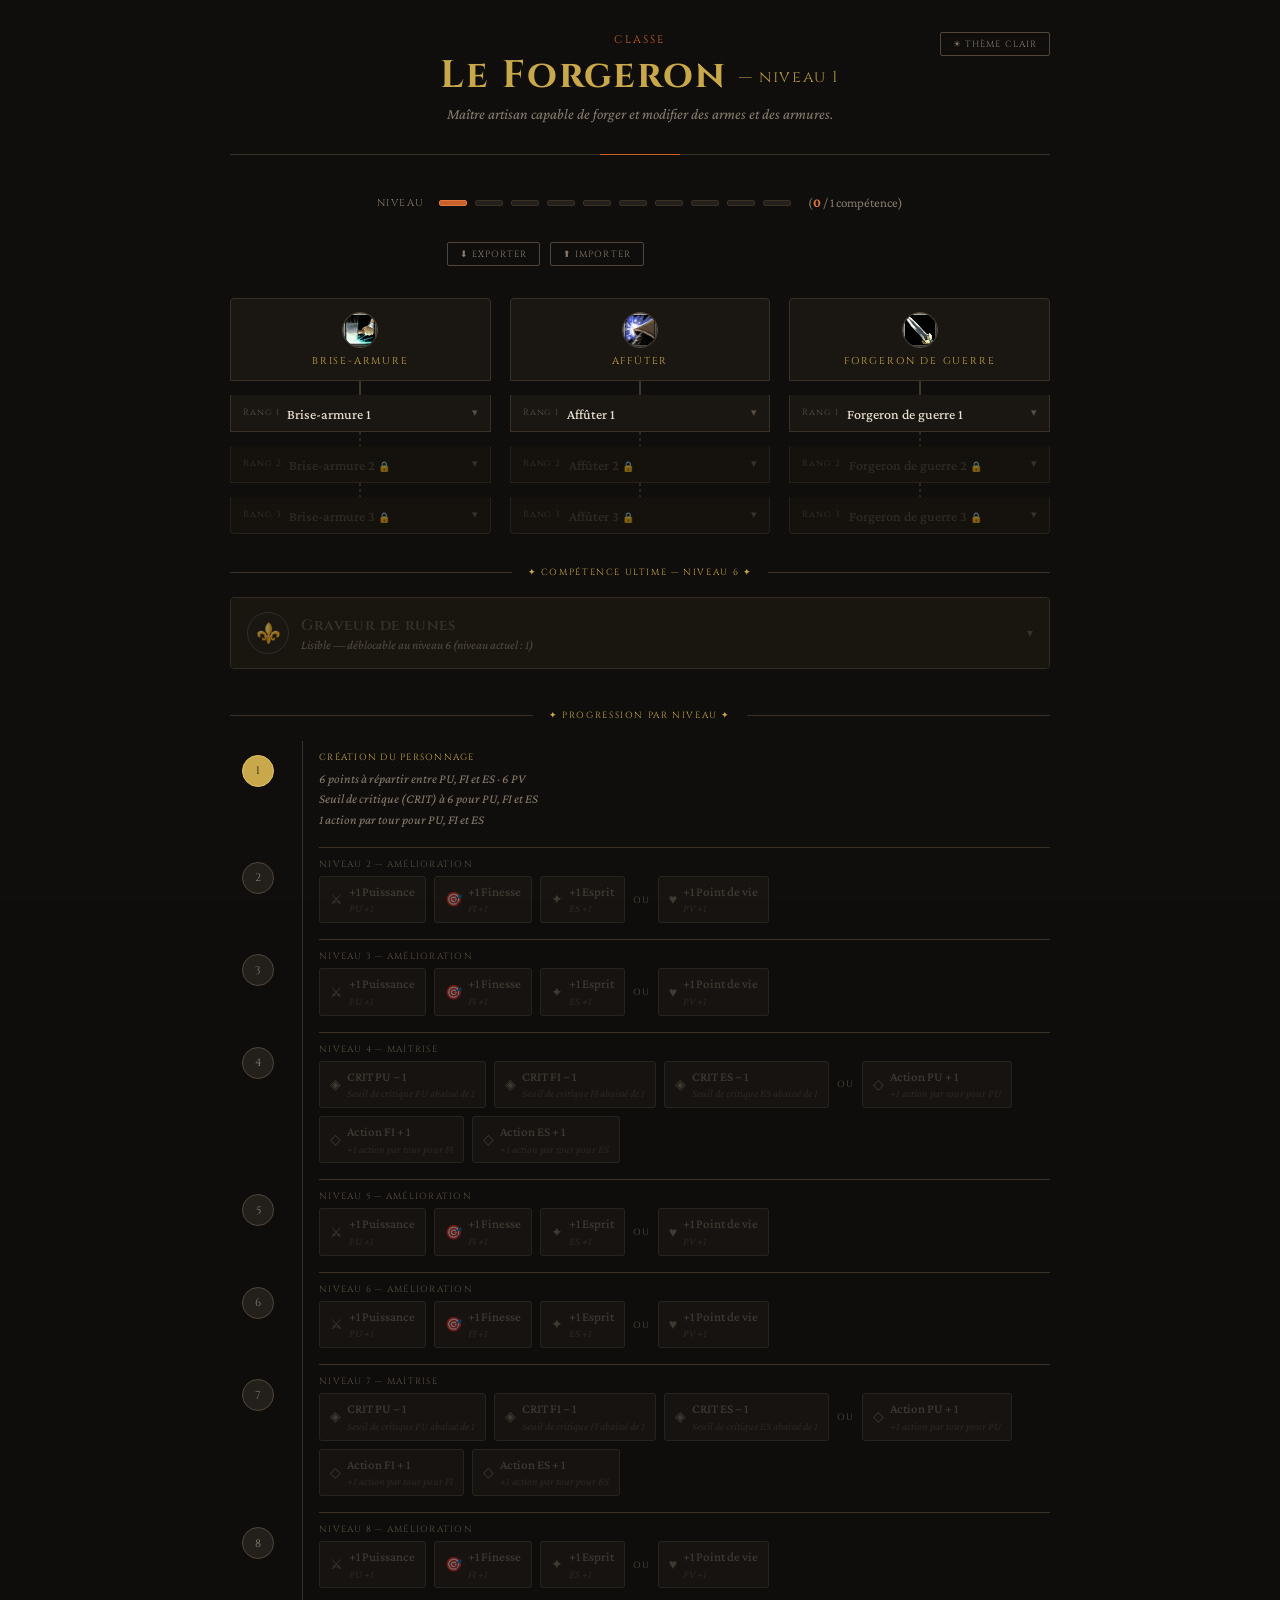
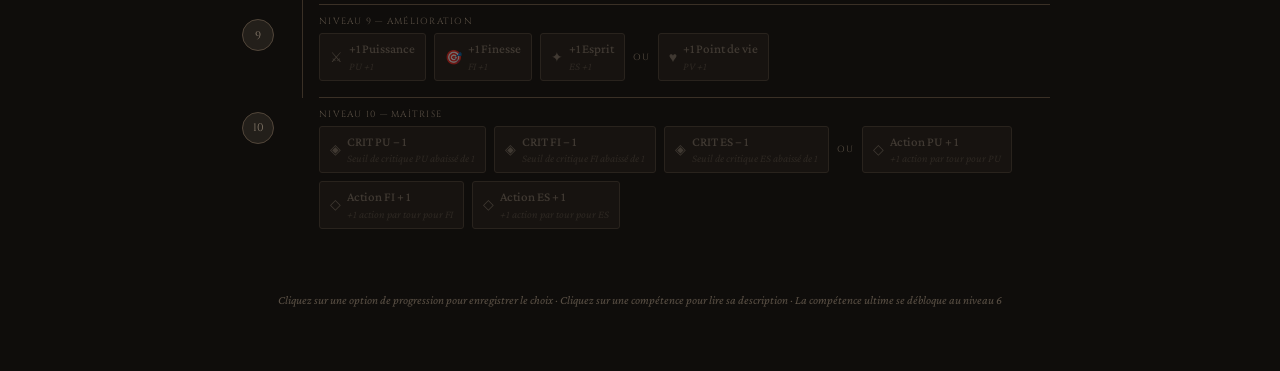
==== arbre.html @ 82d0552a "forgeron upload" ====
<!DOCTYPE html>
<html lang="fr" data-theme="dark">
<head>
<meta charset="UTF-8">
<meta name="viewport" content="width=device-width, initial-scale=1.0">
<title>Arbre de compétences</title>
<link href="https://fonts.googleapis.com/css2?family=Cinzel:wght@400;600;700&family=Crimson+Pro:ital,wght@0,300;0,400;0,500;1,300;1,400&display=swap" rel="stylesheet">
<style>
  *, *::before, *::after { box-sizing: border-box; margin: 0; padding: 0; }

  /* ============================================================
     THÈME SOMBRE (défaut)
  ============================================================ */
  :root,
  [data-theme="dark"] {
    --bg:           #0f0d0b;
    --bg2:          #1a1612;
    --bg3:          #231f1a;
    --bg-ult:       #1c1710;
    --bg-ult-hdr:   #211c13;
    --bg-skill-on:  #1e1a15;
    --bg-skill-hdr: #231f19;
    --border:       #3a3026;
    --border-light: #52463a;
    --ember:        #c8622a;
    --ember-light:  #e07840;
    --gold:         #c9a84c;
    --gold-light:   #e2c06a;
    --text:         #e8dfd0;
    --text-muted:   #8a7d6e;
    --text-dim:     #5a5045;
    --locked-text:  #4a4238;
    --prog-bg:      #161210;
    --prog-node:    #231f1a;
    --prog-done:    #2a2010;
    --texture-fill: %230f0d0b;
    --texture-dot1: opacity='0.015';
    --texture-dot2: opacity='0.01';
  }

  /* ============================================================
     THÈME CLAIR
  ============================================================ */
  [data-theme="light"] {
    --bg:           #f5f0e8;
    --bg2:          #ede6d8;
    --bg3:          #e2d9c8;
    --bg-ult:       #ede6d8;
    --bg-ult-hdr:   #e5dcc8;
    --bg-skill-on:  #e8e0d0;
    --bg-skill-hdr: #ddd4c0;
    --border:       #c8b89a;
    --border-light: #a89070;
    --ember:        #a84e1a;
    --ember-light:  #c06020;
    --gold:         #8a6820;
    --gold-light:   #6a4e10;
    --text:         #2a2018;
    --text-muted:   #5a4a30;
    --text-dim:     #8a7a60;
    --locked-text:  #b0a080;
    --prog-bg:      #ede6d8;
    --prog-node:    #e2d9c8;
    --prog-done:    #d8ceb0;
    --texture-fill: %23f5f0e8;
    --texture-dot1: opacity='0.04';
    --texture-dot2: opacity='0.025';
  }

  body {
    background: var(--bg);
    color: var(--text);
    font-family: 'Crimson Pro', Georgia, serif;
    font-size: 16px;
    min-height: 100vh;
    padding: 2rem 1.5rem 4rem;
    transition: background .3s, color .3s;
  }
  body::before {
    content: '';
    position: fixed;
    inset: 0;
    pointer-events: none;
    z-index: 0;
  
    background-image:
      radial-gradient(circle at 1px 1px, rgba(255,255,255,0.04) 1px, transparent 0),
      radial-gradient(circle at 3px 3px, rgba(255,255,255,0.025) 1px, transparent 0);
  
    background-size: 4px 4px;
  }

  [data-theme="dark"] body::before {
  background-image:
    radial-gradient(circle at 1px 1px, rgba(255,255,255,0.015) 1px, transparent 0),
    radial-gradient(circle at 3px 3px, rgba(255,255,255,0.01) 1px, transparent 0);
}

[data-theme="light"] body::before {
  background-image:
    radial-gradient(circle at 1px 1px, rgba(0,0,0,0.05) 1px, transparent 0),
    radial-gradient(circle at 3px 3px, rgba(0,0,0,0.025) 1px, transparent 0);
}

  .container { max-width: 820px; margin: 0 auto; position: relative; z-index: 1; }

  /* ---- Bouton thème ---- */
  .theme-toggle {
    position: absolute;
    top: 0; right: 0;
    z-index:10;
    font-family: 'Cinzel', serif;
    font-size: 9px;
    letter-spacing: .12em;
    text-transform: uppercase;
    padding: 5px 12px;
    border-radius: 2px;
    cursor: pointer;
    border: 1px solid var(--border-light);
    background: transparent;
    color: var(--text-muted);
    transition: all .15s;
  }
  .theme-toggle:hover { border-color: var(--ember); color: var(--ember-light); }

  /* ---- En-tête ---- */
  .header {
    text-align: center;
    margin-bottom: 2.5rem;
    padding-bottom: 2rem;
    border-bottom: 1px solid var(--border);
    position: relative;
  }
  .header::after {
    content: '';
    position: absolute;
    bottom: -1px; left: 50%;
    transform: translateX(-50%);
    width: 80px; height: 1px;
    background: var(--ember);
  }
  .class-label {
    font-family: 'Cinzel', serif;
    font-size: 11px;
    letter-spacing: .2em;
    color: var(--ember);
    text-transform: uppercase;
    margin-bottom: .6rem;
  }
  .class-title {
    font-family: 'Cinzel', serif;
    font-size: 2.4rem;
    font-weight: 700;
    letter-spacing: .05em;
    line-height: 1;
  }
  .class-title span { color: var(--gold); }
  .class-level-badge {
    font-family: 'Cinzel', serif;
    font-size: 1rem;
    font-weight: 400;
    color: var(--ember);
    letter-spacing: .1em;
    vertical-align: middle;
    opacity: .85;
  }
  .class-subtitle {
    margin-top: .7rem;
    color: var(--text-muted);
    font-size: 15px;
    font-style: italic;
  }

  /* ---- Barre de niveau ---- */
  .level-bar {
    display: flex;
    align-items: center;
    justify-content: center;
    gap: .5rem;
    margin-bottom: 2rem;
    flex-wrap: wrap;
  }
  .level-label {
    font-family: 'Cinzel', serif;
    font-size: 10px;
    letter-spacing: .15em;
    color: var(--text-muted);
    text-transform: uppercase;
    margin-right: .4rem;
  }
  .level-pip {
    width: 28px; height: 6px;
    border-radius: 2px;
    background: var(--bg3);
    border: 1px solid var(--border);
    cursor: pointer;
    transition: background .2s, border-color .2s;
  }
  .level-pip.earned { background: var(--ember); border-color: var(--ember-light); }
  .level-pip:hover  { border-color: var(--ember-light); }
  .level-count { font-size: 13px; color: var(--text-muted); margin-left: .6rem; }
  .level-count strong { color: var(--ember-light); }

  /* ---- Barre de sauvegarde ---- */
  .save-bar {
    display: flex;
    align-items: center;
    justify-content: center;
    gap: .6rem;
    margin-bottom: 2rem;
    flex-wrap: wrap;
  }
  .save-status {
    font-size: 11px;
    font-style: italic;
    color: var(--text-dim);
    min-width: 180px;
    text-align: center;
  }
  .save-status.ok   { color: var(--gold); }
  .save-status.warn { color: var(--ember-light); }
  #import-input { display: none; }

  /* ---- Boutons ---- */
  .btn {
    font-family: 'Cinzel', serif;
    font-size: 9px;
    letter-spacing: .12em;
    text-transform: uppercase;
    padding: 5px 12px;
    border-radius: 2px;
    cursor: pointer;
    border: 1px solid var(--border-light);
    background: transparent;
    color: var(--text-muted);
    transition: border-color .15s, color .15s, background .15s;
  }
  .btn:hover          { border-color: var(--ember); color: var(--ember-light); }
  .btn.primary        { background: var(--ember); border-color: var(--ember); color: #fff; }
  .btn.primary:hover  { background: var(--ember-light); border-color: var(--ember-light); }
  .btn:disabled       { opacity: .3; cursor: not-allowed; pointer-events: none; }
  .btn.revoke:hover   { border-color: #a04040; color: #c06060; }

  /* ---- Grille des branches (compétences) ---- */
  .tree {
    display: grid;
    grid-template-columns: repeat(3, 1fr);
    gap: 1.2rem;
    margin-bottom: 2rem;
  }
  .branch-col { display: flex; flex-direction: column; }

  .branch-header {
    text-align: center;
    padding: .8rem .5rem .7rem;
    border: 1px solid var(--border);
    border-radius: 4px 4px 0 0;
    background: var(--bg2);
  }
  .branch-icon-wrap {
    width: 36px; height: 36px;
    margin: 0 auto .4rem;
    border-radius: 50%;
    background: var(--bg3);
    border: 1px solid var(--border-light);
    display: flex; align-items: center; justify-content: center;
    overflow: hidden;
  }
  .branch-icon-wrap img { width: 100%; height: 100%; object-fit: cover; border-radius: 50%; }
  .branch-name {
    font-family: 'Cinzel', serif;
    font-size: 10px;
    letter-spacing: .18em;
    color: var(--gold);
    text-transform: uppercase;
  }

  /* ---- Connecteur ---- */
  .connector { height: 14px; display: flex; align-items: center; justify-content: center; }
  .connector svg line        { stroke: var(--border-light); }
  .connector.locked svg line { stroke: var(--border); stroke-dasharray: 3 3; }

  /* ---- Carte de compétence ---- */
  .skill-card {
    border: 1px solid var(--border);
    border-top: none;
    background: var(--bg2);
    cursor: pointer;
    overflow: hidden;
    transition: border-color .2s, background .2s;
  }
  .branch-col .skill-card:last-child    { border-radius: 0 0 4px 4px; }
  .skill-card:hover                     { border-color: var(--border-light); background: var(--bg3); }
  .skill-card.unlocked                  { border-color: var(--border-light); background: var(--bg-skill-on); }
  .skill-card.unlocked .skill-header    { background: var(--bg-skill-hdr); }
  .skill-card.locked-card               { opacity: .55; }
  .skill-card.open.active-card          { border-color: var(--ember) !important; }

  .skill-header { padding: 10px 12px 8px; display: flex; align-items: flex-start; gap: 8px; }
  .skill-rank {
    font-family: 'Cinzel', serif;
    font-size: 9px; color: var(--text-dim);
    letter-spacing: .1em; margin-top: 1px; flex-shrink: 0;
  }
  .skill-name { font-size: 14px; font-weight: 500; color: var(--text); line-height: 1.3; flex: 1; }
  .skill-card.locked-card .skill-name { color: var(--locked-text); }
  .skill-card.unlocked    .skill-name { color: var(--gold-light); }
  .lock-icon { font-size: 10px; }
  .skill-toggle { font-size: 11px; color: var(--text-dim); flex-shrink: 0; transition: transform .3s; margin-top: 1px; }
  .skill-card.open .skill-toggle { transform: rotate(180deg); color: var(--ember); }

  .skill-detail {
    max-height: 0; overflow: hidden; padding: 0 12px;
    border-top: 0 solid transparent;
    transition: max-height .35s cubic-bezier(.4,0,.2,1), padding .3s;
  }
  .skill-detail.open { max-height: 220px; padding: 10px 12px 12px; border-top: 1px solid var(--border); }
  .skill-desc { font-size: 13.5px; color: var(--text-muted); line-height: 1.65; font-style: italic; }
  .skill-actions { margin-top: 10px; display: flex; gap: 6px; }

  /* ---- Séparateur ---- */
  .section-divider { display: flex; align-items: center; gap: 1rem; margin-bottom: 1.2rem; }
  .section-divider::before, .section-divider::after { content: ''; flex: 1; height: 1px; background: var(--border); }
  .section-divider span {
    font-family: 'Cinzel', serif; font-size: 9px;
    letter-spacing: .18em; color: var(--gold);
    text-transform: uppercase; white-space: nowrap;
  }

  /* ---- Compétence ultime ---- */
  .ultimate-section { margin-top: .5rem; }
  .ultimate-card {
    border: 1px solid var(--border-light); border-radius: 4px;
    background: var(--bg-ult); cursor: pointer; overflow: hidden; transition: border-color .2s;
  }
  .ultimate-card:hover       { border-color: var(--gold); }
  .ultimate-card.locked-card { opacity: .55; }
  .ultimate-card.unlocked    { border-color: var(--gold); }
  .ultimate-header { padding: 14px 16px; display: flex; align-items: center; gap: 12px; background: var(--bg-ult-hdr); }
  .ultimate-gem {
    width: 42px; height: 42px; border-radius: 50%;
    border: 1px solid var(--gold); background: var(--bg3);
    display: flex; align-items: center; justify-content: center;
    font-size: 20px; flex-shrink: 0;
  }
  .ultimate-card.locked-card .ultimate-gem { border-color: var(--border-light); }
  .ultimate-info { flex: 1; }
  .ultimate-title { font-family: 'Cinzel', serif; font-size: 15px; font-weight: 600; color: var(--gold-light); letter-spacing: .04em; }
  .ultimate-card.locked-card .ultimate-title { color: var(--text-dim); }
  .ultimate-sub { font-size: 12.5px; color: var(--text-muted); font-style: italic; margin-top: 2px; }
  .ultimate-toggle { font-size: 12px; color: var(--text-dim); transition: transform .3s; }
  .ultimate-card.open .ultimate-toggle { transform: rotate(180deg); color: var(--gold); }
  .ultimate-detail {
    max-height: 0; overflow: hidden; padding: 0 16px;
    border-top: 0 solid transparent;
    transition: max-height .4s cubic-bezier(.4,0,.2,1), padding .3s;
  }
  .ultimate-detail.open { max-height: 220px; padding: 12px 16px 16px; border-top: 1px solid var(--border); }
  .ultimate-desc { font-size: 14.5px; color: var(--text-muted); line-height: 1.7; font-style: italic; }

  /* ---- Arbre de progression ---- */
  .progression-section { margin-top: 2.5rem; }

  .prog-timeline {
    display: flex;
    flex-direction: column;
    gap: 0;
  }

  .prog-level {
    display: grid;
    grid-template-columns: 56px 1px 1fr;
    gap: 0 1rem;
    position: relative;
  }

  /* Numéro de niveau */
  .prog-num {
    display: flex;
    flex-direction: column;
    align-items: center;
    padding-top: 14px;
  }
  .prog-circle {
    width: 32px; height: 32px;
    border-radius: 50%;
    border: 1px solid var(--border-light);
    background: var(--prog-node);
    display: flex; align-items: center; justify-content: center;
    font-family: 'Cinzel', serif;
    font-size: 11px;
    color: var(--text-muted);
    flex-shrink: 0;
    transition: background .2s, border-color .2s, color .2s;
    position: relative;
    z-index: 1;
  }
  .prog-level.reached  .prog-circle { border-color: var(--ember); color: var(--ember-light); background: var(--prog-done); }
  .prog-level.chosen   .prog-circle { background: var(--ember); border-color: var(--ember-light); color: #fff; }
  .prog-level.is-one   .prog-circle { background: var(--gold); border-color: var(--gold-light); color: var(--bg); }

  /* Ligne verticale */
  .prog-line-col {
    display: flex;
    justify-content: center;
  }
  .prog-line {
    width: 1px;
    background: var(--border);
    flex: 1;
    margin-top: 0;
  }
  .prog-level:last-child .prog-line { display: none; }
  .prog-level.reached  .prog-line,
  .prog-level.chosen   .prog-line  { background: var(--ember); opacity: .4; }

  /* Contenu du niveau */
  .prog-content {
    padding: 10px 0 16px;
    border-bottom: 1px solid var(--border);
    margin-bottom: 0;
  }
  .prog-level:last-child .prog-content { border-bottom: none; }

  .prog-lvl-label {
    font-family: 'Cinzel', serif;
    font-size: 9px;
    letter-spacing: .14em;
    color: var(--text-dim);
    text-transform: uppercase;
    margin-bottom: 6px;
  }
  .prog-level.reached .prog-lvl-label,
  .prog-level.chosen  .prog-lvl-label { color: var(--ember); }
  .prog-level.is-one  .prog-lvl-label { color: var(--gold); }

  /* Niveau 1 fixe */
  .prog-base {
    font-size: 13px;
    color: var(--text-muted);
    font-style: italic;
    line-height: 1.6;
  }

  /* Options à choisir */
  .prog-options {
    display: flex;
    gap: 8px;
    flex-wrap: wrap;
  }

  .prog-option {
    border: 1px solid var(--border-light);
    border-radius: 3px;
    padding: 6px 10px;
    cursor: pointer;
    font-size: 12.5px;
    color: var(--text-muted);
    background: var(--prog-node);
    transition: border-color .15s, color .15s, background .15s;
    display: flex;
    align-items: center;
    gap: 6px;
    line-height: 1.35;
  }
  .prog-option:hover { border-color: var(--ember); color: var(--text); background: var(--bg3); }
  .prog-option.chosen {
    border-color: var(--ember);
    background: var(--prog-done);
    color: var(--gold-light);
    cursor: default;
  }
  .prog-option.unchosen {
    opacity: .35;
    cursor: default;
  }
  .prog-option.unchosen:hover { border-color: var(--border-light); color: var(--text-muted); background: var(--prog-node); }
  .prog-level:not(.reached):not(.chosen) .prog-option { opacity: .4; cursor: not-allowed; }
  .prog-level:not(.reached):not(.chosen) .prog-option:hover {
    border-color: var(--border-light); color: var(--text-muted); background: var(--prog-node);
  }

  .prog-option-icon { font-size: 14px; flex-shrink: 0; }
  .prog-option-text { display: flex; flex-direction: column; gap: 1px; }
  .prog-option-title { font-weight: 500; font-size: 13px; }
  .prog-option-detail { font-size: 11px; color: var(--text-dim); font-style: italic; }
  .prog-option.chosen .prog-option-detail { color: var(--text-muted); }

  /* Choix déjà fait : séparateur OU */
  .prog-or {
    font-family: 'Cinzel', serif;
    font-size: 9px;
    letter-spacing: .1em;
    color: var(--text-dim);
    align-self: center;
    text-transform: uppercase;
  }

  /* Revoke lien discret */
  .prog-revoke {
    font-size: 10px;
    color: var(--text-dim);
    cursor: pointer;
    border: none;
    background: none;
    padding: 0;
    margin-left: 4px;
    font-family: 'Crimson Pro', serif;
    font-style: italic;
    transition: color .15s;
  }
  .prog-revoke:hover { color: #c06060; }

  /* ---- Note de bas de page ---- */
  .footer-note {
    margin-top: 3rem;
    text-align: center;
    font-size: 12px;
    color: var(--text-dim);
    font-style: italic;
  }

  /* ---- Responsive ---- */
  @media (max-width: 540px) {
    .tree { grid-template-columns: 1fr; }
    .class-title { font-size: 1.8rem; }
    .prog-options { flex-direction: column; }
  }

  /* ---- Animation déblocage compétence ---- */
  @keyframes ember-pulse {
    0%, 100% { box-shadow: none; }
    50%       { box-shadow: 0 0 8px 1px rgba(200,98,42,.25); }
  }
  .skill-card.just-unlocked { animation: ember-pulse .8s ease-out; }
</style>
</head>
<body>
<div class="container">

  <button class="theme-toggle" onclick="toggleTheme()">☀ Thème clair</button>

  <header class="header">
    <div class="class-label">Classe</div>
    <h1 class="class-title"><span id="class-article"></span> <span id="class-name"></span> <span class="class-level-badge" id="class-level"></span></h1>
    <p class="class-subtitle" id="class-subtitle"></p>
  </header>

  <div class="level-bar" id="level-bar"></div>

  <div class="save-bar">
    <button class="btn" onclick="exportSave()">⬇ Exporter</button>
    <label class="btn" for="import-input" style="cursor:pointer">⬆ Importer</label>
    <input type="file" id="import-input" accept=".json" onchange="importSave(this)">
    <span class="save-status" id="save-status"></span>
  </div>

  <div class="tree" id="tree"></div>

  <div class="ultimate-section">
    <div class="section-divider"><span>✦ Compétence ultime — Niveau 6 ✦</span></div>
    <div class="ultimate-card" id="ultimate-card" onclick="toggleUltimate()">
      <div class="ultimate-header">
        <div class="ultimate-gem">⚜️</div>
        <div class="ultimate-info">
          <div class="ultimate-title" id="ultimate-title"></div>
          <div class="ultimate-sub"   id="ultimate-sub"></div>
        </div>
        <div class="ultimate-toggle">▾</div>
      </div>
      <div class="ultimate-detail" id="ultimate-detail">
        <p class="ultimate-desc" id="ultimate-desc"></p>
        <div class="skill-actions" id="ultimate-actions"></div>
      </div>
    </div>
  </div>

  <!-- Arbre de progression -->
  <div class="progression-section">
    <div class="section-divider"><span>✦ Progression par niveau ✦</span></div>
    <div class="prog-timeline" id="prog-timeline"></div>
  </div>

  <p class="footer-note">
    Cliquez sur une option de progression pour enregistrer le choix ·
    Cliquez sur une compétence pour lire sa description ·
    La compétence ultime se débloque au niveau&nbsp;6
  </p>

</div>

<script src="classe.js"></script>
<script src="arbre.js"></script>
</body>
</html>
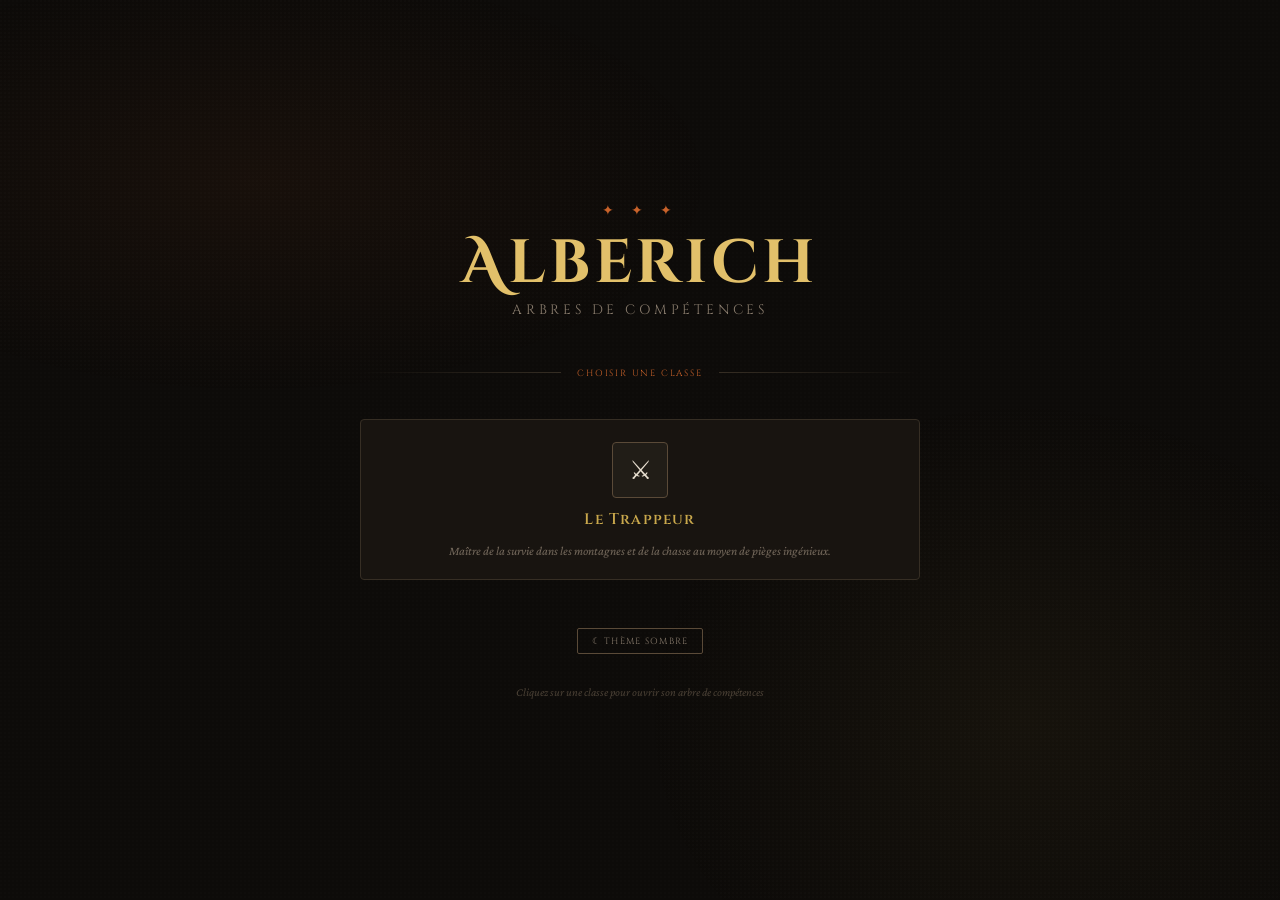
==== commit cd44c3ae: "Add files via upload" ====
--- a/arbre.html
+++ b/arbre.html
@@ -8,9 +8,6 @@
 <style>
   *, *::before, *::after { box-sizing: border-box; margin: 0; padding: 0; }
 
-  /* ============================================================
-     THÈME SOMBRE (défaut)
-  ============================================================ */
   :root,
   [data-theme="dark"] {
     --bg:           #0f0d0b;
@@ -33,14 +30,8 @@
     --prog-bg:      #161210;
     --prog-node:    #231f1a;
     --prog-done:    #2a2010;
-    --texture-fill: %230f0d0b;
-    --texture-dot1: opacity='0.015';
-    --texture-dot2: opacity='0.01';
-  }
-
-  /* ============================================================
-     THÈME CLAIR
-  ============================================================ */
+  }
+
   [data-theme="light"] {
     --bg:           #f5f0e8;
     --bg2:          #ede6d8;
@@ -62,9 +53,6 @@
     --prog-bg:      #ede6d8;
     --prog-node:    #e2d9c8;
     --prog-done:    #d8ceb0;
-    --texture-fill: %23f5f0e8;
-    --texture-dot1: opacity='0.04';
-    --texture-dot2: opacity='0.025';
   }
 
   body {
@@ -82,33 +70,41 @@
     inset: 0;
     pointer-events: none;
     z-index: 0;
-  
     background-image:
-      radial-gradient(circle at 1px 1px, rgba(255,255,255,0.04) 1px, transparent 0),
-      radial-gradient(circle at 3px 3px, rgba(255,255,255,0.025) 1px, transparent 0);
-  
+      radial-gradient(circle at 1px 1px, rgba(255,255,255,0.015) 1px, transparent 0),
+      radial-gradient(circle at 3px 3px, rgba(255,255,255,0.01) 1px, transparent 0);
     background-size: 4px 4px;
   }
-
-  [data-theme="dark"] body::before {
-  background-image:
-    radial-gradient(circle at 1px 1px, rgba(255,255,255,0.015) 1px, transparent 0),
-    radial-gradient(circle at 3px 3px, rgba(255,255,255,0.01) 1px, transparent 0);
-}
-
-[data-theme="light"] body::before {
-  background-image:
-    radial-gradient(circle at 1px 1px, rgba(0,0,0,0.05) 1px, transparent 0),
-    radial-gradient(circle at 3px 3px, rgba(0,0,0,0.025) 1px, transparent 0);
-}
+  [data-theme="light"] body::before {
+    background-image:
+      radial-gradient(circle at 1px 1px, rgba(0,0,0,0.05) 1px, transparent 0),
+      radial-gradient(circle at 3px 3px, rgba(0,0,0,0.025) 1px, transparent 0);
+  }
 
   .container { max-width: 820px; margin: 0 auto; position: relative; z-index: 1; }
 
-  /* ---- Bouton thème ---- */
+  /* ---- Nav haut ---- */
+  .top-nav {
+    display: flex;
+    justify-content: space-between;
+    align-items: center;
+    margin-bottom: 1.5rem;
+  }
+  .back-link {
+    font-family: 'Cinzel', serif;
+    font-size: 9px;
+    letter-spacing: .12em;
+    text-transform: uppercase;
+    color: var(--text-muted);
+    text-decoration: none;
+    border: 1px solid var(--border-light);
+    padding: 5px 12px;
+    border-radius: 2px;
+    transition: all .15s;
+  }
+  .back-link:hover { border-color: var(--ember); color: var(--ember-light); }
+
   .theme-toggle {
-    position: absolute;
-    top: 0; right: 0;
-    z-index:10;
     font-family: 'Cinzel', serif;
     font-size: 9px;
     letter-spacing: .12em;
@@ -139,210 +135,82 @@
     width: 80px; height: 1px;
     background: var(--ember);
   }
-  .class-label {
-    font-family: 'Cinzel', serif;
-    font-size: 11px;
-    letter-spacing: .2em;
-    color: var(--ember);
-    text-transform: uppercase;
-    margin-bottom: .6rem;
-  }
-  .class-title {
-    font-family: 'Cinzel', serif;
-    font-size: 2.4rem;
-    font-weight: 700;
-    letter-spacing: .05em;
-    line-height: 1;
-  }
+  .class-label { font-family: 'Cinzel', serif; font-size: 11px; letter-spacing: .2em; color: var(--ember); text-transform: uppercase; margin-bottom: .6rem; }
+  .class-title { font-family: 'Cinzel', serif; font-size: 2.4rem; font-weight: 700; letter-spacing: .05em; line-height: 1; }
   .class-title span { color: var(--gold); }
-  .class-level-badge {
-    font-family: 'Cinzel', serif;
-    font-size: 1rem;
-    font-weight: 400;
-    color: var(--ember);
-    letter-spacing: .1em;
-    vertical-align: middle;
-    opacity: .85;
-  }
-  .class-subtitle {
-    margin-top: .7rem;
-    color: var(--text-muted);
-    font-size: 15px;
-    font-style: italic;
-  }
+  .class-level-badge { font-family: 'Cinzel', serif; font-size: 1rem; font-weight: 400; color: var(--ember); letter-spacing: .1em; vertical-align: middle; opacity: .85; }
+  .class-subtitle { margin-top: .7rem; color: var(--text-muted); font-size: 15px; font-style: italic; }
 
   /* ---- Barre de niveau ---- */
-  .level-bar {
-    display: flex;
-    align-items: center;
-    justify-content: center;
-    gap: .5rem;
-    margin-bottom: 2rem;
-    flex-wrap: wrap;
-  }
-  .level-label {
-    font-family: 'Cinzel', serif;
-    font-size: 10px;
-    letter-spacing: .15em;
-    color: var(--text-muted);
-    text-transform: uppercase;
-    margin-right: .4rem;
-  }
-  .level-pip {
-    width: 28px; height: 6px;
-    border-radius: 2px;
-    background: var(--bg3);
-    border: 1px solid var(--border);
-    cursor: pointer;
-    transition: background .2s, border-color .2s;
-  }
+  .level-bar { display: flex; align-items: center; justify-content: center; gap: .5rem; margin-bottom: 2rem; flex-wrap: wrap; }
+  .level-label { font-family: 'Cinzel', serif; font-size: 10px; letter-spacing: .15em; color: var(--text-muted); text-transform: uppercase; margin-right: .4rem; }
+  .level-pip { width: 28px; height: 6px; border-radius: 2px; background: var(--bg3); border: 1px solid var(--border); cursor: pointer; transition: background .2s, border-color .2s; }
   .level-pip.earned { background: var(--ember); border-color: var(--ember-light); }
   .level-pip:hover  { border-color: var(--ember-light); }
   .level-count { font-size: 13px; color: var(--text-muted); margin-left: .6rem; }
   .level-count strong { color: var(--ember-light); }
 
   /* ---- Barre de sauvegarde ---- */
-  .save-bar {
-    display: flex;
-    align-items: center;
-    justify-content: center;
-    gap: .6rem;
-    margin-bottom: 2rem;
-    flex-wrap: wrap;
-  }
-  .save-status {
-    font-size: 11px;
-    font-style: italic;
-    color: var(--text-dim);
-    min-width: 180px;
-    text-align: center;
-  }
+  .save-bar { display: flex; align-items: center; justify-content: center; gap: .6rem; margin-bottom: 2rem; flex-wrap: wrap; }
+  .save-status { font-size: 11px; font-style: italic; color: var(--text-dim); min-width: 180px; text-align: center; }
   .save-status.ok   { color: var(--gold); }
   .save-status.warn { color: var(--ember-light); }
   #import-input { display: none; }
 
   /* ---- Boutons ---- */
-  .btn {
-    font-family: 'Cinzel', serif;
-    font-size: 9px;
-    letter-spacing: .12em;
-    text-transform: uppercase;
-    padding: 5px 12px;
-    border-radius: 2px;
-    cursor: pointer;
-    border: 1px solid var(--border-light);
-    background: transparent;
-    color: var(--text-muted);
-    transition: border-color .15s, color .15s, background .15s;
-  }
+  .btn { font-family: 'Cinzel', serif; font-size: 9px; letter-spacing: .12em; text-transform: uppercase; padding: 5px 12px; border-radius: 2px; cursor: pointer; border: 1px solid var(--border-light); background: transparent; color: var(--text-muted); transition: border-color .15s, color .15s, background .15s; }
   .btn:hover          { border-color: var(--ember); color: var(--ember-light); }
   .btn.primary        { background: var(--ember); border-color: var(--ember); color: #fff; }
   .btn.primary:hover  { background: var(--ember-light); border-color: var(--ember-light); }
   .btn:disabled       { opacity: .3; cursor: not-allowed; pointer-events: none; }
   .btn.revoke:hover   { border-color: #a04040; color: #c06060; }
 
-  /* ---- Grille des branches (compétences) ---- */
-  .tree {
-    display: grid;
-    grid-template-columns: repeat(3, 1fr);
-    gap: 1.2rem;
-    margin-bottom: 2rem;
-  }
+  /* ---- Grille branches ---- */
+  .tree { display: grid; grid-template-columns: repeat(3, 1fr); gap: 1.2rem; margin-bottom: 2rem; }
   .branch-col { display: flex; flex-direction: column; }
-
-  .branch-header {
-    text-align: center;
-    padding: .8rem .5rem .7rem;
-    border: 1px solid var(--border);
-    border-radius: 4px 4px 0 0;
-    background: var(--bg2);
-  }
-  .branch-icon-wrap {
-    width: 36px; height: 36px;
-    margin: 0 auto .4rem;
-    border-radius: 50%;
-    background: var(--bg3);
-    border: 1px solid var(--border-light);
-    display: flex; align-items: center; justify-content: center;
-    overflow: hidden;
-  }
-  .branch-icon-wrap img { width: 100%; height: 100%; object-fit: cover; border-radius: 50%; }
-  .branch-name {
-    font-family: 'Cinzel', serif;
-    font-size: 10px;
-    letter-spacing: .18em;
-    color: var(--gold);
-    text-transform: uppercase;
-  }
-
-  /* ---- Connecteur ---- */
-  .connector { height: 14px; display: flex; align-items: center; justify-content: center; }
-  .connector svg line        { stroke: var(--border-light); }
-  .connector.locked svg line { stroke: var(--border); stroke-dasharray: 3 3; }
-
-  /* ---- Carte de compétence ---- */
-  .skill-card {
-    border: 1px solid var(--border);
-    border-top: none;
-    background: var(--bg2);
-    cursor: pointer;
-    overflow: hidden;
-    transition: border-color .2s, background .2s;
-  }
-  .branch-col .skill-card:last-child    { border-radius: 0 0 4px 4px; }
-  .skill-card:hover                     { border-color: var(--border-light); background: var(--bg3); }
-  .skill-card.unlocked                  { border-color: var(--border-light); background: var(--bg-skill-on); }
-  .skill-card.unlocked .skill-header    { background: var(--bg-skill-hdr); }
-  .skill-card.locked-card               { opacity: .55; }
-  .skill-card.open.active-card          { border-color: var(--ember) !important; }
-
-  .skill-header { padding: 10px 12px 8px; display: flex; align-items: flex-start; gap: 8px; }
-  .skill-rank {
-    font-family: 'Cinzel', serif;
-    font-size: 9px; color: var(--text-dim);
-    letter-spacing: .1em; margin-top: 1px; flex-shrink: 0;
-  }
-  .skill-name { font-size: 14px; font-weight: 500; color: var(--text); line-height: 1.3; flex: 1; }
-  .skill-card.locked-card .skill-name { color: var(--locked-text); }
-  .skill-card.unlocked    .skill-name { color: var(--gold-light); }
-  .lock-icon { font-size: 10px; }
-  .skill-toggle { font-size: 11px; color: var(--text-dim); flex-shrink: 0; transition: transform .3s; margin-top: 1px; }
+  .branch-header { text-align: center; padding: .8rem .5rem .7rem; border: 1px solid var(--border); border-radius: 4px 4px 0 0; background: var(--bg2); }
+  .branch-icon-wrap { width: 36px; height: 36px; margin: 0 auto .4rem; border-radius: 3px; overflow: hidden; background: var(--bg3); border: 1px solid var(--border); display: flex; align-items: center; justify-content: center; }
+  .branch-icon-wrap img { width: 100%; height: 100%; object-fit: cover; }
+  .branch-name { font-family: 'Cinzel', serif; font-size: 11px; letter-spacing: .1em; color: var(--gold); text-transform: uppercase; }
+
+  .connector { display: flex; justify-content: center; }
+  .connector svg line { stroke: var(--border-light); }
+  .connector.locked svg line { stroke: var(--border); opacity: .5; }
+
+  /* ---- Carte compétence ---- */
+  .skill-card { border: 1px solid var(--border); border-radius: 0 0 4px 4px; background: var(--bg2); cursor: pointer; transition: border-color .2s; overflow: hidden; }
+  .skill-card + .connector { margin-top: 0; }
+  .connector + .skill-card { border-radius: 4px; }
+  .skill-card:hover { border-color: var(--border-light); }
+  .skill-card.unlocked { border-color: var(--ember); }
+  .skill-card.locked-card { opacity: .6; }
+  .skill-card.active-card { border-color: var(--ember-light); }
+
+  .skill-header { display: flex; align-items: center; gap: .5rem; padding: .55rem .7rem; background: var(--bg3); }
+  .skill-rank { font-family: 'Cinzel', serif; font-size: 8px; letter-spacing: .1em; color: var(--text-dim); text-transform: uppercase; white-space: nowrap; }
+  .skill-name { flex: 1; font-size: 13px; font-weight: 500; color: var(--text-muted); }
+  .skill-card.unlocked .skill-name { color: var(--ember-light); }
+  .lock-icon { font-size: 10px; opacity: .6; }
+  .skill-toggle { font-size: 12px; color: var(--text-dim); transition: transform .3s; }
   .skill-card.open .skill-toggle { transform: rotate(180deg); color: var(--ember); }
 
-  .skill-detail {
-    max-height: 0; overflow: hidden; padding: 0 12px;
-    border-top: 0 solid transparent;
-    transition: max-height .35s cubic-bezier(.4,0,.2,1), padding .3s;
-  }
-  .skill-detail.open { max-height: 220px; padding: 10px 12px 12px; border-top: 1px solid var(--border); }
-  .skill-desc { font-size: 13.5px; color: var(--text-muted); line-height: 1.65; font-style: italic; }
-  .skill-actions { margin-top: 10px; display: flex; gap: 6px; }
-
-  /* ---- Séparateur ---- */
-  .section-divider { display: flex; align-items: center; gap: 1rem; margin-bottom: 1.2rem; }
+  .skill-detail { max-height: 0; overflow: hidden; padding: 0 .8rem; border-top: 0 solid transparent; transition: max-height .4s cubic-bezier(.4,0,.2,1), padding .3s; }
+  .skill-detail.open { max-height: 300px; padding: .7rem .8rem .8rem; border-top: 1px solid var(--border); }
+  .skill-desc { font-size: 14px; color: var(--text-muted); line-height: 1.7; font-style: italic; margin-bottom: .6rem; }
+  .skill-actions { display: flex; gap: .4rem; flex-wrap: wrap; }
+
+  /* ---- Section divider ---- */
+  .section-divider { display: flex; align-items: center; gap: 1rem; margin: 2rem 0 1.2rem; }
   .section-divider::before, .section-divider::after { content: ''; flex: 1; height: 1px; background: var(--border); }
-  .section-divider span {
-    font-family: 'Cinzel', serif; font-size: 9px;
-    letter-spacing: .18em; color: var(--gold);
-    text-transform: uppercase; white-space: nowrap;
-  }
-
-  /* ---- Compétence ultime ---- */
-  .ultimate-section { margin-top: .5rem; }
-  .ultimate-card {
-    border: 1px solid var(--border-light); border-radius: 4px;
-    background: var(--bg-ult); cursor: pointer; overflow: hidden; transition: border-color .2s;
-  }
+  .section-divider span { font-family: 'Cinzel', serif; font-size: 10px; letter-spacing: .15em; color: var(--ember); text-transform: uppercase; white-space: nowrap; }
+
+  /* ---- Ultime ---- */
+  .ultimate-card { border: 1px solid var(--border); border-radius: 4px; background: var(--bg-ult); cursor: pointer; transition: border-color .2s; overflow: hidden; }
   .ultimate-card:hover       { border-color: var(--gold); }
   .ultimate-card.locked-card { opacity: .55; }
   .ultimate-card.unlocked    { border-color: var(--gold); }
   .ultimate-header { padding: 14px 16px; display: flex; align-items: center; gap: 12px; background: var(--bg-ult-hdr); }
-  .ultimate-gem {
-    width: 42px; height: 42px; border-radius: 50%;
-    border: 1px solid var(--gold); background: var(--bg3);
-    display: flex; align-items: center; justify-content: center;
-    font-size: 20px; flex-shrink: 0;
-  }
+  .ultimate-gem { width: 42px; height: 42px; border-radius: 50%; border: 1px solid var(--gold); background: var(--bg3); display: flex; align-items: center; justify-content: center; font-size: 20px; flex-shrink: 0; }
   .ultimate-card.locked-card .ultimate-gem { border-color: var(--border-light); }
   .ultimate-info { flex: 1; }
   .ultimate-title { font-family: 'Cinzel', serif; font-size: 15px; font-weight: 600; color: var(--gold-light); letter-spacing: .04em; }
@@ -350,175 +218,50 @@
   .ultimate-sub { font-size: 12.5px; color: var(--text-muted); font-style: italic; margin-top: 2px; }
   .ultimate-toggle { font-size: 12px; color: var(--text-dim); transition: transform .3s; }
   .ultimate-card.open .ultimate-toggle { transform: rotate(180deg); color: var(--gold); }
-  .ultimate-detail {
-    max-height: 0; overflow: hidden; padding: 0 16px;
-    border-top: 0 solid transparent;
-    transition: max-height .4s cubic-bezier(.4,0,.2,1), padding .3s;
-  }
+  .ultimate-detail { max-height: 0; overflow: hidden; padding: 0 16px; border-top: 0 solid transparent; transition: max-height .4s cubic-bezier(.4,0,.2,1), padding .3s; }
   .ultimate-detail.open { max-height: 220px; padding: 12px 16px 16px; border-top: 1px solid var(--border); }
   .ultimate-desc { font-size: 14.5px; color: var(--text-muted); line-height: 1.7; font-style: italic; }
 
-  /* ---- Arbre de progression ---- */
+  /* ---- Progression ---- */
   .progression-section { margin-top: 2.5rem; }
-
-  .prog-timeline {
-    display: flex;
-    flex-direction: column;
-    gap: 0;
-  }
-
-  .prog-level {
-    display: grid;
-    grid-template-columns: 56px 1px 1fr;
-    gap: 0 1rem;
-    position: relative;
-  }
-
-  /* Numéro de niveau */
-  .prog-num {
-    display: flex;
-    flex-direction: column;
-    align-items: center;
-    padding-top: 14px;
-  }
-  .prog-circle {
-    width: 32px; height: 32px;
-    border-radius: 50%;
-    border: 1px solid var(--border-light);
-    background: var(--prog-node);
-    display: flex; align-items: center; justify-content: center;
-    font-family: 'Cinzel', serif;
-    font-size: 11px;
-    color: var(--text-muted);
-    flex-shrink: 0;
-    transition: background .2s, border-color .2s, color .2s;
-    position: relative;
-    z-index: 1;
-  }
+  .prog-timeline { display: flex; flex-direction: column; gap: 0; }
+  .prog-level { display: grid; grid-template-columns: 56px 1px 1fr; gap: 0 1rem; position: relative; }
+  .prog-num { display: flex; flex-direction: column; align-items: center; padding-top: 14px; }
+  .prog-circle { width: 32px; height: 32px; border-radius: 50%; border: 1px solid var(--border-light); background: var(--prog-node); display: flex; align-items: center; justify-content: center; font-family: 'Cinzel', serif; font-size: 11px; color: var(--text-muted); flex-shrink: 0; transition: background .2s, border-color .2s, color .2s; position: relative; z-index: 1; }
   .prog-level.reached  .prog-circle { border-color: var(--ember); color: var(--ember-light); background: var(--prog-done); }
   .prog-level.chosen   .prog-circle { background: var(--ember); border-color: var(--ember-light); color: #fff; }
   .prog-level.is-one   .prog-circle { background: var(--gold); border-color: var(--gold-light); color: var(--bg); }
-
-  /* Ligne verticale */
-  .prog-line-col {
-    display: flex;
-    justify-content: center;
-  }
-  .prog-line {
-    width: 1px;
-    background: var(--border);
-    flex: 1;
-    margin-top: 0;
-  }
+  .prog-line-col { display: flex; justify-content: center; }
+  .prog-line { width: 1px; background: var(--border); flex: 1; }
   .prog-level:last-child .prog-line { display: none; }
   .prog-level.reached  .prog-line,
   .prog-level.chosen   .prog-line  { background: var(--ember); opacity: .4; }
-
-  /* Contenu du niveau */
-  .prog-content {
-    padding: 10px 0 16px;
-    border-bottom: 1px solid var(--border);
-    margin-bottom: 0;
-  }
+  .prog-content { padding: 10px 0 16px; border-bottom: 1px solid var(--border); }
   .prog-level:last-child .prog-content { border-bottom: none; }
-
-  .prog-lvl-label {
-    font-family: 'Cinzel', serif;
-    font-size: 9px;
-    letter-spacing: .14em;
-    color: var(--text-dim);
-    text-transform: uppercase;
-    margin-bottom: 6px;
-  }
+  .prog-lvl-label { font-family: 'Cinzel', serif; font-size: 9px; letter-spacing: .14em; color: var(--text-dim); text-transform: uppercase; margin-bottom: 6px; }
   .prog-level.reached .prog-lvl-label,
   .prog-level.chosen  .prog-lvl-label { color: var(--ember); }
   .prog-level.is-one  .prog-lvl-label { color: var(--gold); }
-
-  /* Niveau 1 fixe */
-  .prog-base {
-    font-size: 13px;
-    color: var(--text-muted);
-    font-style: italic;
-    line-height: 1.6;
-  }
-
-  /* Options à choisir */
-  .prog-options {
-    display: flex;
-    gap: 8px;
-    flex-wrap: wrap;
-  }
-
-  .prog-option {
-    border: 1px solid var(--border-light);
-    border-radius: 3px;
-    padding: 6px 10px;
-    cursor: pointer;
-    font-size: 12.5px;
-    color: var(--text-muted);
-    background: var(--prog-node);
-    transition: border-color .15s, color .15s, background .15s;
-    display: flex;
-    align-items: center;
-    gap: 6px;
-    line-height: 1.35;
-  }
+  .prog-base { font-size: 13px; color: var(--text-muted); font-style: italic; line-height: 1.6; }
+  .prog-options { display: flex; gap: 8px; flex-wrap: wrap; }
+  .prog-option { border: 1px solid var(--border-light); border-radius: 3px; padding: 6px 10px; cursor: pointer; font-size: 12.5px; color: var(--text-muted); background: var(--prog-node); transition: border-color .15s, color .15s, background .15s; display: flex; align-items: center; gap: 6px; line-height: 1.35; }
   .prog-option:hover { border-color: var(--ember); color: var(--text); background: var(--bg3); }
-  .prog-option.chosen {
-    border-color: var(--ember);
-    background: var(--prog-done);
-    color: var(--gold-light);
-    cursor: default;
-  }
-  .prog-option.unchosen {
-    opacity: .35;
-    cursor: default;
-  }
+  .prog-option.chosen { border-color: var(--ember); background: var(--prog-done); color: var(--gold-light); cursor: default; }
+  .prog-option.unchosen { opacity: .35; cursor: default; }
   .prog-option.unchosen:hover { border-color: var(--border-light); color: var(--text-muted); background: var(--prog-node); }
   .prog-level:not(.reached):not(.chosen) .prog-option { opacity: .4; cursor: not-allowed; }
-  .prog-level:not(.reached):not(.chosen) .prog-option:hover {
-    border-color: var(--border-light); color: var(--text-muted); background: var(--prog-node);
-  }
-
+  .prog-level:not(.reached):not(.chosen) .prog-option:hover { border-color: var(--border-light); color: var(--text-muted); background: var(--prog-node); }
   .prog-option-icon { font-size: 14px; flex-shrink: 0; }
   .prog-option-text { display: flex; flex-direction: column; gap: 1px; }
   .prog-option-title { font-weight: 500; font-size: 13px; }
   .prog-option-detail { font-size: 11px; color: var(--text-dim); font-style: italic; }
   .prog-option.chosen .prog-option-detail { color: var(--text-muted); }
-
-  /* Choix déjà fait : séparateur OU */
-  .prog-or {
-    font-family: 'Cinzel', serif;
-    font-size: 9px;
-    letter-spacing: .1em;
-    color: var(--text-dim);
-    align-self: center;
-    text-transform: uppercase;
-  }
-
-  /* Revoke lien discret */
-  .prog-revoke {
-    font-size: 10px;
-    color: var(--text-dim);
-    cursor: pointer;
-    border: none;
-    background: none;
-    padding: 0;
-    margin-left: 4px;
-    font-family: 'Crimson Pro', serif;
-    font-style: italic;
-    transition: color .15s;
-  }
+  .prog-or { font-family: 'Cinzel', serif; font-size: 9px; letter-spacing: .1em; color: var(--text-dim); align-self: center; text-transform: uppercase; }
+  .prog-revoke { font-size: 10px; color: var(--text-dim); cursor: pointer; border: none; background: none; padding: 0; margin-left: 4px; font-family: 'Crimson Pro', serif; font-style: italic; transition: color .15s; }
   .prog-revoke:hover { color: #c06060; }
 
-  /* ---- Note de bas de page ---- */
-  .footer-note {
-    margin-top: 3rem;
-    text-align: center;
-    font-size: 12px;
-    color: var(--text-dim);
-    font-style: italic;
-  }
+  /* ---- Footer ---- */
+  .footer-note { margin-top: 3rem; text-align: center; font-size: 12px; color: var(--text-dim); font-style: italic; }
 
   /* ---- Responsive ---- */
   @media (max-width: 540px) {
@@ -527,7 +270,6 @@
     .prog-options { flex-direction: column; }
   }
 
-  /* ---- Animation déblocage compétence ---- */
   @keyframes ember-pulse {
     0%, 100% { box-shadow: none; }
     50%       { box-shadow: 0 0 8px 1px rgba(200,98,42,.25); }
@@ -538,7 +280,10 @@
 <body>
 <div class="container">
 
-  <button class="theme-toggle" onclick="toggleTheme()">☀ Thème clair</button>
+  <div class="top-nav">
+    <a class="back-link" id="back-link" href="index.html">← Toutes les classes</a>
+    <button class="theme-toggle" onclick="toggleTheme()">☀ Thème clair</button>
+  </div>
 
   <header class="header">
     <div class="class-label">Classe</div>
@@ -575,7 +320,6 @@
     </div>
   </div>
 
-  <!-- Arbre de progression -->
   <div class="progression-section">
     <div class="section-divider"><span>✦ Progression par niveau ✦</span></div>
     <div class="prog-timeline" id="prog-timeline"></div>
@@ -589,7 +333,6 @@
 
 </div>
 
-<script src="classe.js"></script>
 <script src="arbre.js"></script>
 </body>
 </html>
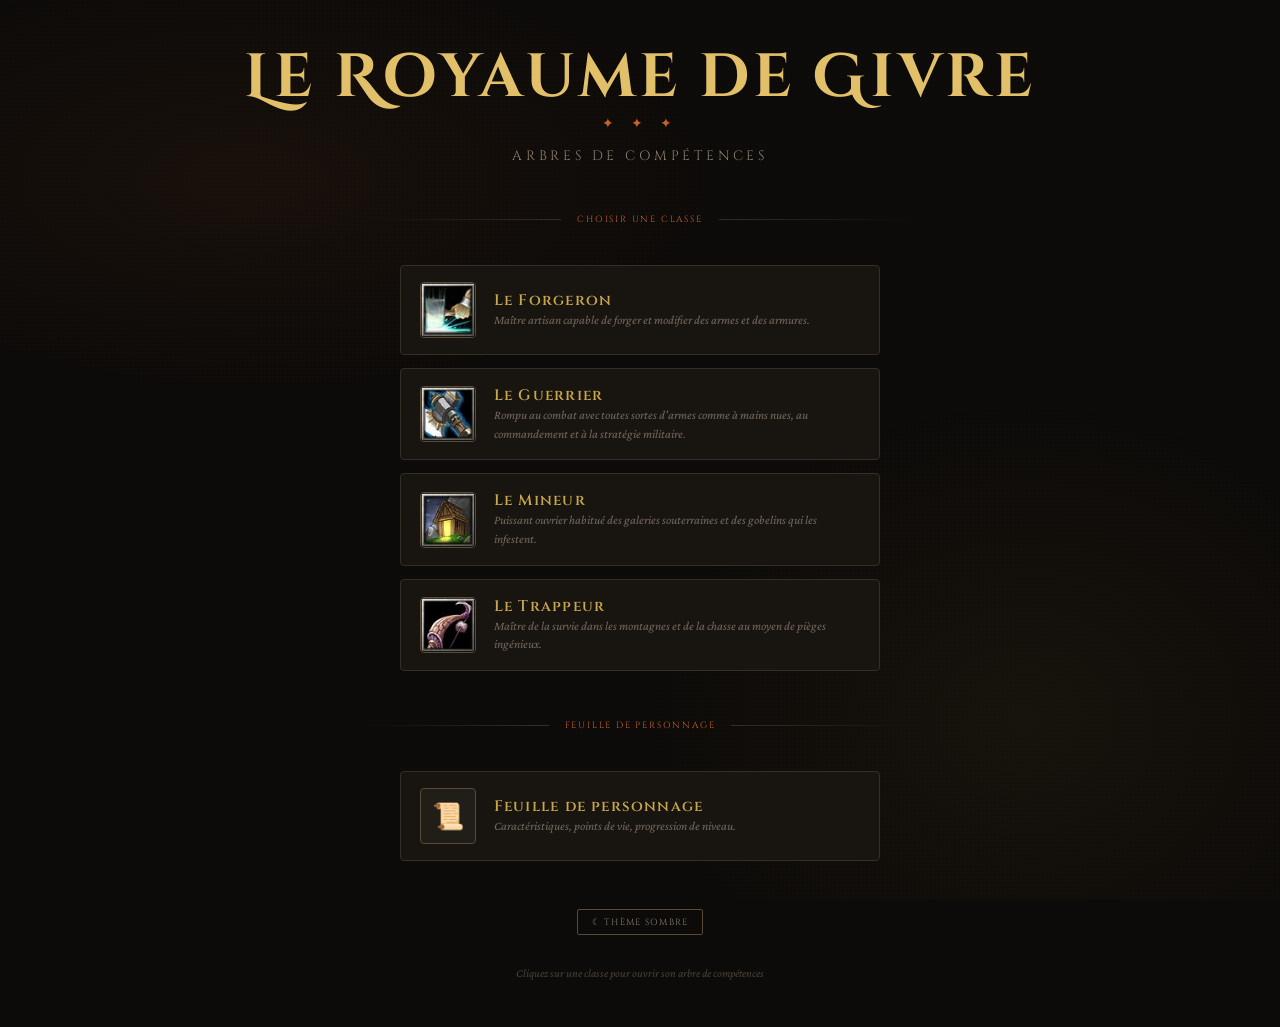
==== commit e0449361: "Update arbre.html" ====
--- a/arbre.html
+++ b/arbre.html
@@ -4,120 +4,34 @@
 <meta charset="UTF-8">
 <meta name="viewport" content="width=device-width, initial-scale=1.0">
 <title>Arbre de compétences</title>
+<link rel="stylesheet" href="theme.css">
 <link href="https://fonts.googleapis.com/css2?family=Cinzel:wght@400;600;700&family=Crimson+Pro:ital,wght@0,300;0,400;0,500;1,300;1,400&display=swap" rel="stylesheet">
+<script src="theme.js"></script>
 <style>
-  *, *::before, *::after { box-sizing: border-box; margin: 0; padding: 0; }
-
-  :root,
-  [data-theme="dark"] {
-    --bg:           #0f0d0b;
-    --bg2:          #1a1612;
-    --bg3:          #231f1a;
+  /* Variables spécifiques à arbre.html */
+  :root {
     --bg-ult:       #1c1710;
     --bg-ult-hdr:   #211c13;
     --bg-skill-on:  #1e1a15;
     --bg-skill-hdr: #231f19;
-    --border:       #3a3026;
-    --border-light: #52463a;
-    --ember:        #c8622a;
-    --ember-light:  #e07840;
-    --gold:         #c9a84c;
-    --gold-light:   #e2c06a;
-    --text:         #e8dfd0;
-    --text-muted:   #8a7d6e;
-    --text-dim:     #5a5045;
     --locked-text:  #4a4238;
     --prog-bg:      #161210;
     --prog-node:    #231f1a;
     --prog-done:    #2a2010;
   }
-
   [data-theme="light"] {
-    --bg:           #f5f0e8;
-    --bg2:          #ede6d8;
-    --bg3:          #e2d9c8;
     --bg-ult:       #ede6d8;
     --bg-ult-hdr:   #e5dcc8;
     --bg-skill-on:  #e8e0d0;
     --bg-skill-hdr: #ddd4c0;
-    --border:       #c8b89a;
-    --border-light: #a89070;
-    --ember:        #a84e1a;
-    --ember-light:  #c06020;
-    --gold:         #8a6820;
-    --gold-light:   #6a4e10;
-    --text:         #2a2018;
-    --text-muted:   #5a4a30;
-    --text-dim:     #8a7a60;
     --locked-text:  #b0a080;
     --prog-bg:      #ede6d8;
     --prog-node:    #e2d9c8;
     --prog-done:    #d8ceb0;
   }
 
-  body {
-    background: var(--bg);
-    color: var(--text);
-    font-family: 'Crimson Pro', Georgia, serif;
-    font-size: 16px;
-    min-height: 100vh;
-    padding: 2rem 1.5rem 4rem;
-    transition: background .3s, color .3s;
-  }
-  body::before {
-    content: '';
-    position: fixed;
-    inset: 0;
-    pointer-events: none;
-    z-index: 0;
-    background-image:
-      radial-gradient(circle at 1px 1px, rgba(255,255,255,0.015) 1px, transparent 0),
-      radial-gradient(circle at 3px 3px, rgba(255,255,255,0.01) 1px, transparent 0);
-    background-size: 4px 4px;
-  }
-  [data-theme="light"] body::before {
-    background-image:
-      radial-gradient(circle at 1px 1px, rgba(0,0,0,0.05) 1px, transparent 0),
-      radial-gradient(circle at 3px 3px, rgba(0,0,0,0.025) 1px, transparent 0);
-  }
-
+  body { padding: 2rem 1.5rem 4rem; }
   .container { max-width: 820px; margin: 0 auto; position: relative; z-index: 1; }
-
-  /* ---- Nav haut ---- */
-  .top-nav {
-    display: flex;
-    justify-content: space-between;
-    align-items: center;
-    margin-bottom: 1.5rem;
-  }
-  .back-link {
-    font-family: 'Cinzel', serif;
-    font-size: 9px;
-    letter-spacing: .12em;
-    text-transform: uppercase;
-    color: var(--text-muted);
-    text-decoration: none;
-    border: 1px solid var(--border-light);
-    padding: 5px 12px;
-    border-radius: 2px;
-    transition: all .15s;
-  }
-  .back-link:hover { border-color: var(--ember); color: var(--ember-light); }
-
-  .theme-toggle {
-    font-family: 'Cinzel', serif;
-    font-size: 9px;
-    letter-spacing: .12em;
-    text-transform: uppercase;
-    padding: 5px 12px;
-    border-radius: 2px;
-    cursor: pointer;
-    border: 1px solid var(--border-light);
-    background: transparent;
-    color: var(--text-muted);
-    transition: all .15s;
-  }
-  .theme-toggle:hover { border-color: var(--ember); color: var(--ember-light); }
 
   /* ---- En-tête ---- */
   .header {
--- a/theme.css
+++ b/theme.css
@@ -0,0 +1,169 @@
+/* ============================================================
+   THEME.CSS — Palette et styles partagés
+   Le Royaume de Givre
+   ============================================================ */
+
+/* ---- Palette sombre (défaut) ---- */
+:root {
+  --bg:           #0f0d0b;
+  --bg2:          #1a1612;
+  --bg3:          #231f1a;
+  --border:       #3a3026;
+  --border-h:     #52463a;
+  --ember:        #c8622a;
+  --ember-l:      #e07840;
+  --gold:         #c9a84c;
+  --gold-l:       #e2c06a;
+  --text:         #e8dfd0;
+  --text-m:       #8a7d6e;
+  --text-d:       #5a5045;
+
+  /* Alias pour compatibilité entre pages */
+  --border-light: var(--border-h);
+  --ember-light:  var(--ember-l);
+  --gold-light:   var(--gold-l);
+  --text-muted:   var(--text-m);
+  --text-dim:     var(--text-d);
+}
+
+/* ---- Palette claire ---- */
+[data-theme="light"] {
+  --bg:           #f5f0e8;
+  --bg2:          #ede6d8;
+  --bg3:          #e2d9c8;
+  --border:       #c8b89a;
+  --border-h:     #a89070;
+  --ember:        #a84e1a;
+  --ember-l:      #c06020;
+  --gold:         #8a6820;
+  --gold-l:       #6a4e10;
+  --text:         #2a2018;
+  --text-m:       #5a4a30;
+  --text-d:       #8a7a60;
+
+  --border-light: var(--border-h);
+  --ember-light:  var(--ember-l);
+  --gold-light:   var(--gold-l);
+  --text-muted:   var(--text-m);
+  --text-dim:     var(--text-d);
+}
+
+/* ---- Base ---- */
+*, *::before, *::after { box-sizing: border-box; margin: 0; padding: 0; }
+
+body {
+  background: var(--bg);
+  color: var(--text);
+  font-family: 'Crimson Pro', Georgia, serif;
+  font-size: 16px;
+  min-height: 100vh;
+  transition: background .3s, color .3s;
+}
+
+/* Texture de fond */
+body::before {
+  content: '';
+  position: fixed;
+  inset: 0;
+  pointer-events: none;
+  z-index: 0;
+  background-image:
+    radial-gradient(ellipse 60% 40% at 20% 20%, rgba(200,98,42,.06) 0%, transparent 60%),
+    radial-gradient(ellipse 50% 60% at 80% 80%, rgba(201,168,76,.05) 0%, transparent 60%),
+    radial-gradient(circle at 1px 1px, rgba(255,255,255,.012) 1px, transparent 0);
+  background-size: 100% 100%, 100% 100%, 4px 4px;
+}
+[data-theme="light"] body::before {
+  background-image:
+    radial-gradient(ellipse 60% 40% at 20% 20%, rgba(168,78,26,.07) 0%, transparent 60%),
+    radial-gradient(ellipse 50% 60% at 80% 80%, rgba(138,104,32,.06) 0%, transparent 60%),
+    radial-gradient(circle at 1px 1px, rgba(0,0,0,.04) 1px, transparent 0);
+  background-size: 100% 100%, 100% 100%, 4px 4px;
+}
+
+/* ---- Navigation haute ---- */
+.top-nav {
+  display: flex;
+  justify-content: space-between;
+  align-items: center;
+  margin-bottom: 1.5rem;
+}
+.back-link {
+  font-family: 'Cinzel', serif;
+  font-size: 9px;
+  letter-spacing: .12em;
+  text-transform: uppercase;
+  color: var(--text-m);
+  text-decoration: none;
+  border: 1px solid var(--border-h);
+  padding: 5px 12px;
+  border-radius: 2px;
+  transition: all .15s;
+}
+.back-link:hover { border-color: var(--ember); color: var(--ember-l); }
+
+.theme-toggle,
+.theme-btn {
+  font-family: 'Cinzel', serif;
+  font-size: 9px;
+  letter-spacing: .12em;
+  text-transform: uppercase;
+  padding: 5px 12px;
+  border-radius: 2px;
+  cursor: pointer;
+  border: 1px solid var(--border-h);
+  background: transparent;
+  color: var(--text-m);
+  transition: all .15s;
+}
+.theme-toggle:hover,
+.theme-btn:hover { border-color: var(--ember); color: var(--ember-l); }
+
+/* ---- Séparateur ---- */
+.section-divider {
+  display: flex;
+  align-items: center;
+  gap: 1rem;
+  margin: 1.4rem 0 1rem;
+}
+.section-divider::before, .section-divider::after {
+  content: ''; flex: 1; height: 1px; background: var(--border);
+}
+.section-divider span {
+  font-family: 'Cinzel', serif;
+  font-size: 9px;
+  letter-spacing: .18em;
+  color: var(--gold);
+  text-transform: uppercase;
+  white-space: nowrap;
+}
+
+/* ---- Boutons génériques ---- */
+.btn {
+  font-family: 'Cinzel', serif;
+  font-size: 9px;
+  letter-spacing: .12em;
+  text-transform: uppercase;
+  padding: 5px 12px;
+  border-radius: 2px;
+  cursor: pointer;
+  border: 1px solid var(--border-h);
+  background: transparent;
+  color: var(--text-m);
+  transition: border-color .15s, color .15s, background .15s;
+}
+.btn:hover         { border-color: var(--ember); color: var(--ember-l); }
+.btn.primary       { background: var(--ember); border-color: var(--ember); color: #fff; }
+.btn.primary:hover { background: var(--ember-l); border-color: var(--ember-l); }
+.btn:disabled      { opacity: .3; cursor: not-allowed; pointer-events: none; }
+.btn.revoke:hover  { border-color: #a04040; color: #c06060; }
+
+/* ---- Note de bas de page ---- */
+.footer-note {
+  margin-top: 3rem;
+  text-align: center;
+  font-size: 12px;
+  color: var(--text-d);
+  font-style: italic;
+  line-height: 1.7;
+}
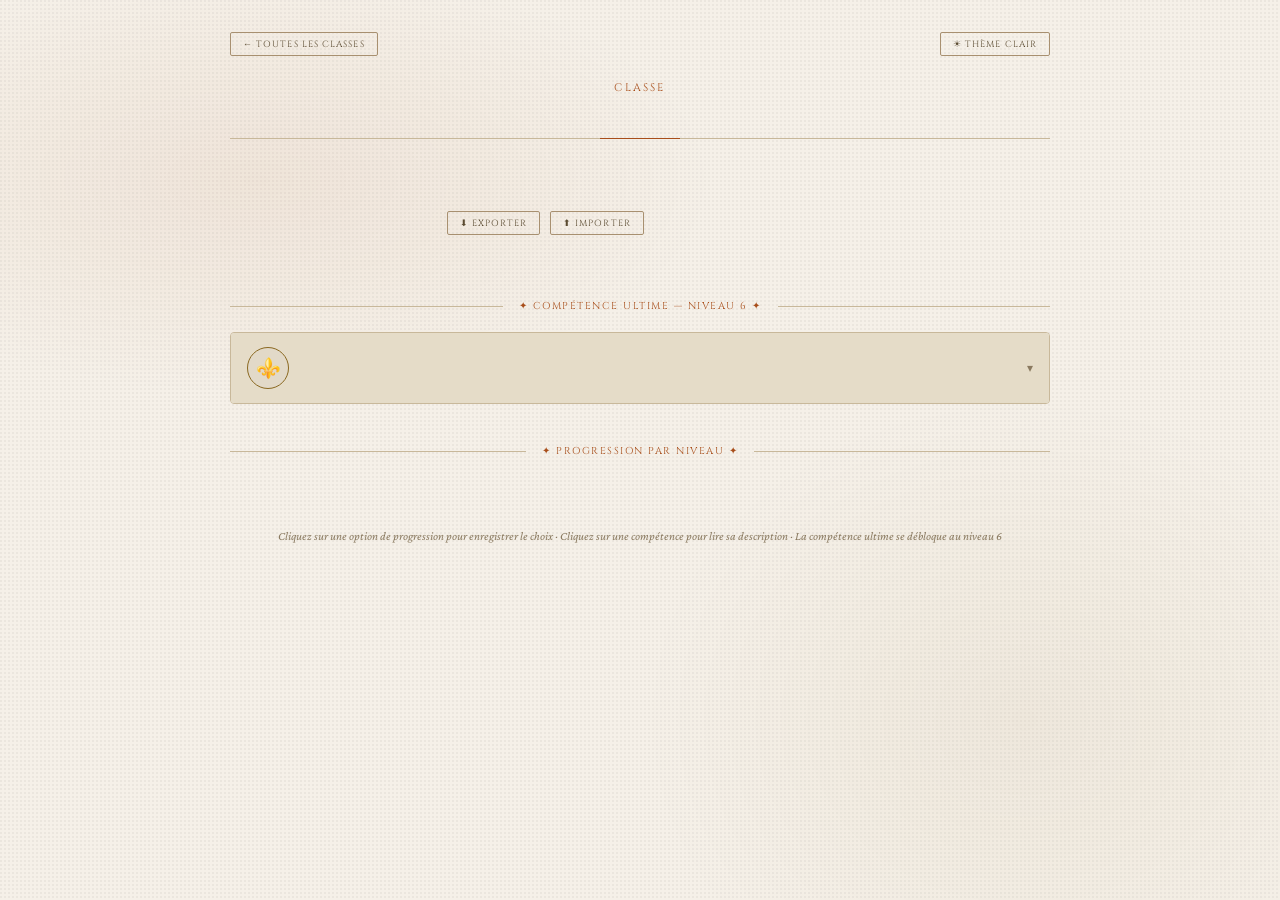
==== commit 0ff2af18: "Update arbre.html" ====
--- a/arbre.html
+++ b/arbre.html
@@ -58,11 +58,48 @@
   /* ---- Barre de niveau ---- */
   .level-bar { display: flex; align-items: center; justify-content: center; gap: .5rem; margin-bottom: 2rem; flex-wrap: wrap; }
   .level-label { font-family: 'Cinzel', serif; font-size: 10px; letter-spacing: .15em; color: var(--text-muted); text-transform: uppercase; margin-right: .4rem; }
-  .level-pip { width: 28px; height: 6px; border-radius: 2px; background: var(--bg3); border: 1px solid var(--border); cursor: pointer; transition: background .2s, border-color .2s; }
-  .level-pip.earned { background: var(--ember); border-color: var(--ember-light); }
-  .level-pip:hover  { border-color: var(--ember-light); }
-  .level-count { font-size: 13px; color: var(--text-muted); margin-left: .6rem; }
-  .level-count strong { color: var(--ember-light); }
+  .level-pip {
+    width: 26px;
+    height: 26px;
+    border-radius: 50%;
+    background: var(--bg3);
+    border: 1px solid var(--border);
+    cursor: pointer;
+  
+    display: flex;
+    align-items: center;
+    justify-content: center;
+  
+    font-family: 'Cinzel', serif;
+    font-size: 11px;
+    font-weight: 600;
+  
+    color: var(--text-dim);
+  
+    transition:
+      background .2s,
+      border-color .2s,
+      color .2s,
+      transform .15s;
+  }
+  
+  .level-pip:hover {
+    border-color: var(--ember-light);
+    transform: scale(1.08);
+  }
+  
+  .level-pip.earned {
+    background: var(--prog-done);
+    border-color: var(--ember);
+    color: var(--ember-light);
+  }
+  
+  .level-pip.current {
+    background: var(--ember);
+    border-color: var(--ember-light);
+    color: white;
+    box-shadow: 0 0 8px rgba(200,98,42,.35);
+  }
 
   /* ---- Barre de sauvegarde ---- */
   .save-bar { display: flex; align-items: center; justify-content: center; gap: .6rem; margin-bottom: 2rem; flex-wrap: wrap; }
--- a/theme.css
+++ b/theme.css
@@ -15,8 +15,8 @@
   --gold:         #c9a84c;
   --gold-l:       #e2c06a;
   --text:         #e8dfd0;
-  --text-m:       #8a7d6e;
-  --text-d:       #5a5045;
+  --text-m:       #a89880;  /* rehaussé : était #8a7d6e */
+  --text-d:       #7a6e60;  /* rehaussé : était #5a5045 */
 
   /* Alias pour compatibilité entre pages */
   --border-light: var(--border-h);
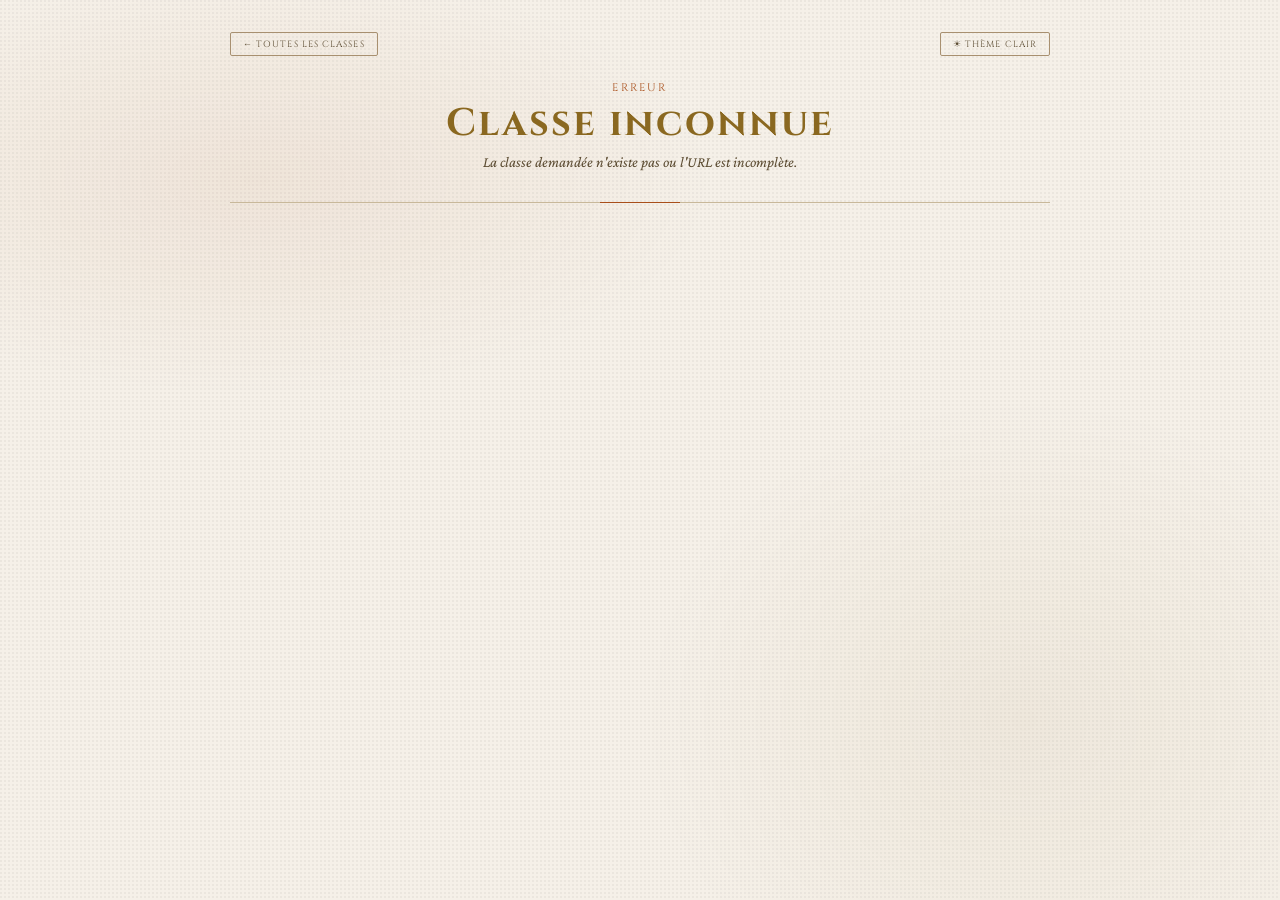
==== commit 21334fec: "Update arbre.html" ====
--- a/arbre.html
+++ b/arbre.html
@@ -284,6 +284,56 @@
 
 </div>
 
-<script src="arbre.js"></script>
+<script>
+(function loadClassDataThenEngine() {
+  const CLASSES_AUTORISEES = ['forgeron', 'mineur', 'trappeur', 'guerrier'];
+  const params = new URLSearchParams(window.location.search);
+  const classe = params.get('classe');
+
+  if (!CLASSES_AUTORISEES.includes(classe)) {
+    document.querySelector('.container').innerHTML = `
+      <div class="top-nav">
+        <a class="back-link" href="index.html">← Toutes les classes</a>
+        <button class="theme-toggle" onclick="toggleTheme()">☀ Thème clair</button>
+      </div>
+      <header class="header">
+        <div class="class-label">Erreur</div>
+        <h1 class="class-title"><span>Classe inconnue</span></h1>
+        <p class="class-subtitle">
+          La classe demandée n'existe pas ou l'URL est incomplète.
+        </p>
+      </header>
+    `;
+    return;
+  }
+
+  const classScript = document.createElement('script');
+  classScript.src = `${classe}/classe.js`;
+
+  classScript.onload = () => {
+    const engineScript = document.createElement('script');
+    engineScript.src = 'arbre.js';
+    document.body.appendChild(engineScript);
+  };
+
+  classScript.onerror = () => {
+    document.querySelector('.container').innerHTML = `
+      <div class="top-nav">
+        <a class="back-link" href="index.html">← Toutes les classes</a>
+        <button class="theme-toggle" onclick="toggleTheme()">☀ Thème clair</button>
+      </div>
+      <header class="header">
+        <div class="class-label">Erreur</div>
+        <h1 class="class-title"><span>Données introuvables</span></h1>
+        <p class="class-subtitle">
+          Impossible de charger le fichier ${classe}/classe.js.
+        </p>
+      </header>
+    `;
+  };
+
+  document.body.appendChild(classScript);
+})();
+</script>
 </body>
 </html>
